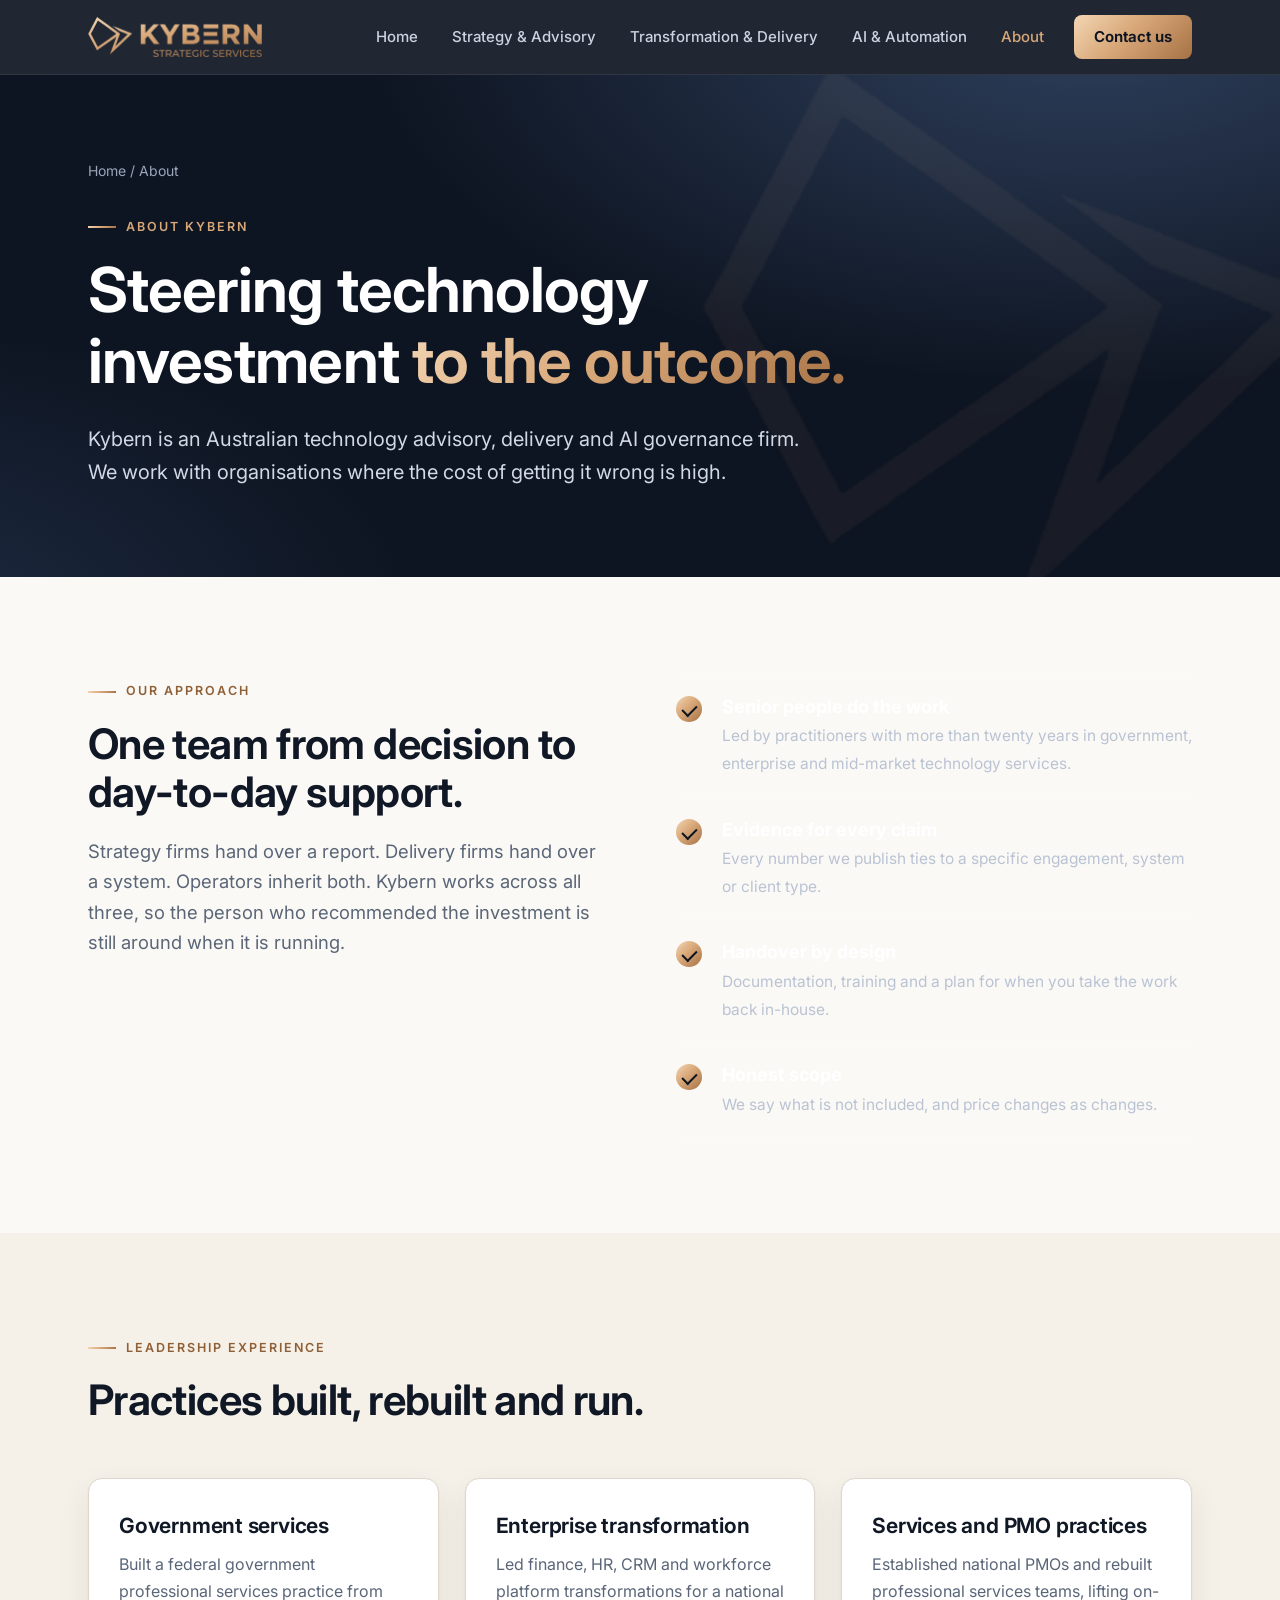
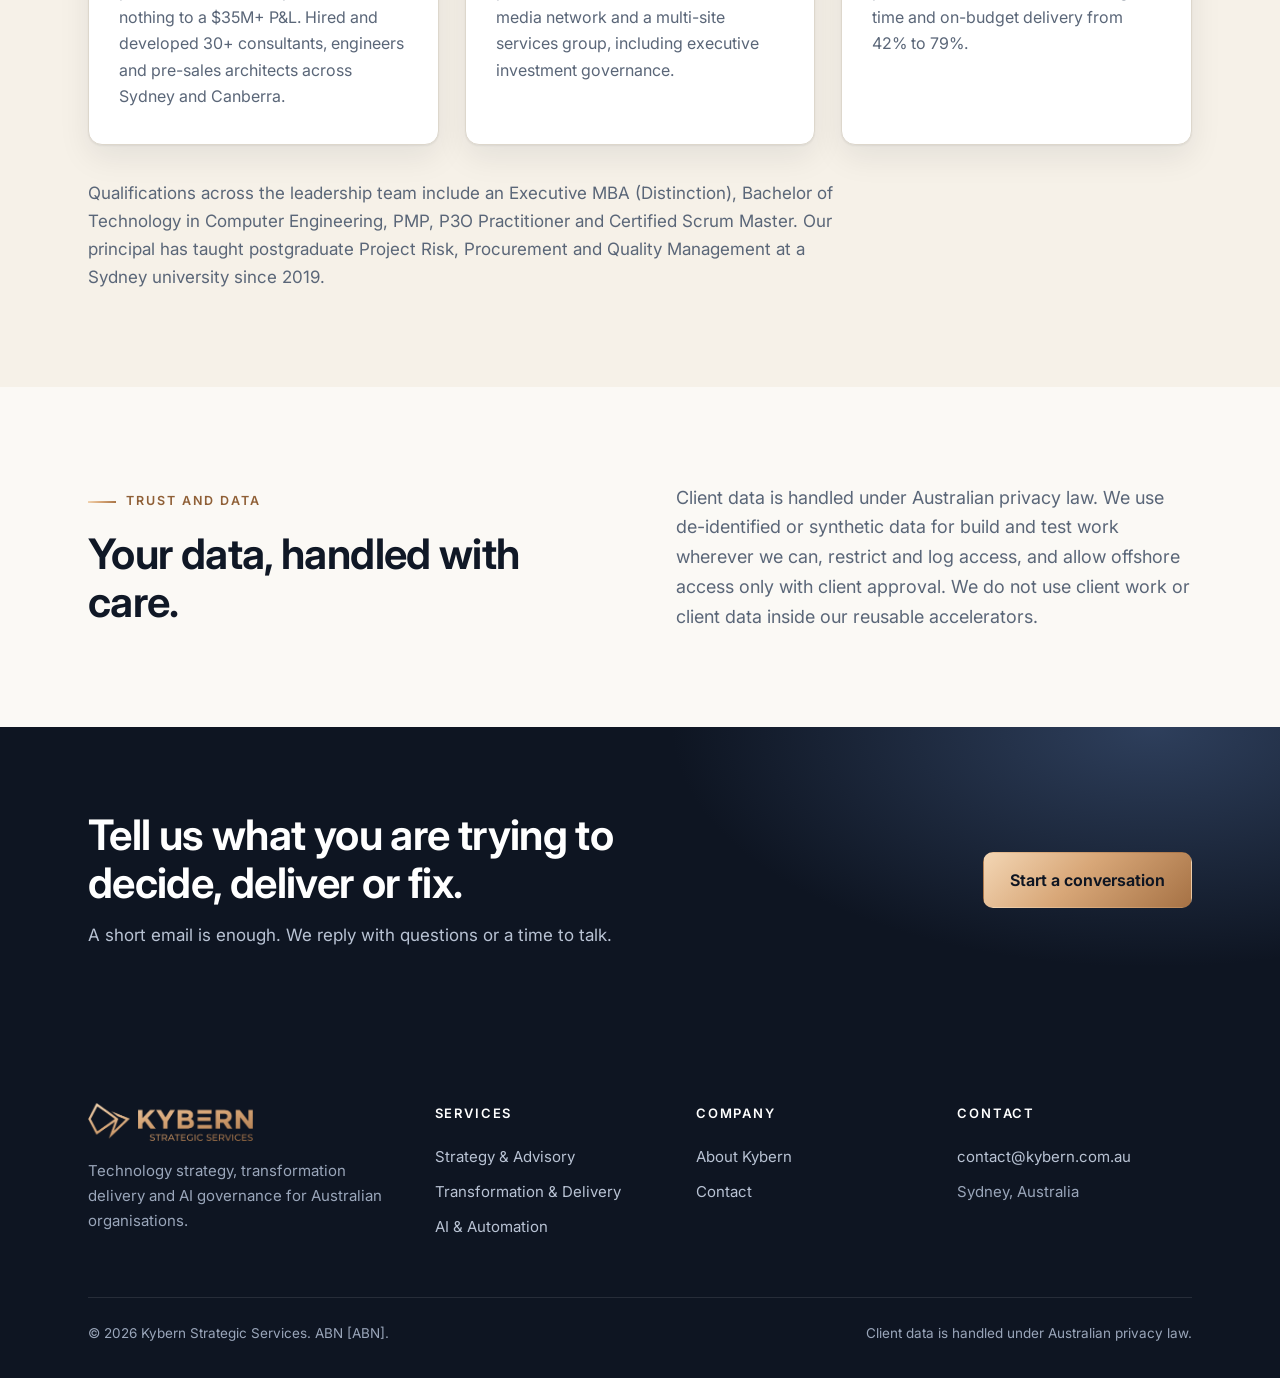
==== about.html @ 05013589 "Add files via upload" ====
<!DOCTYPE html>
<html lang="en-AU">
<head>
<meta charset="utf-8">
<meta name="viewport" content="width=device-width, initial-scale=1">
<title>About | Kybern Strategic Services</title>
<meta name="description" content="Kybern is an Australian technology advisory, delivery and AI governance firm. Senior practitioners, documented handover and Australian data handling.">
<meta property="og:title" content="About | Kybern Strategic Services">
<meta property="og:description" content="Kybern is an Australian technology advisory, delivery and AI governance firm. Senior practitioners, documented handover and Australian data handling.">
<meta property="og:type" content="website">
<meta property="og:url" content="https://www.kybern.com.au/about.html">
<link rel="canonical" href="https://www.kybern.com.au/about.html">
<link rel="icon" type="image/png" href="favicon.png">
<link rel="preconnect" href="https://fonts.googleapis.com"><link rel="preconnect" href="https://fonts.gstatic.com" crossorigin>
<link href="https://fonts.googleapis.com/css2?family=Inter:wght@400;500;600;650;700&display=swap" rel="stylesheet">
<link rel="stylesheet" href="style.css">
</head>
<body>
<header class="site-header"><div class="wrap">
<a class="brand" href="index.html" aria-label="Kybern Strategic Services home"><img src="kybern-logo.png" alt="Kybern Strategic Services"></a>
<button class="menu-btn" aria-label="Menu" aria-expanded="false"><span></span></button>
<nav class="nav" aria-label="Main"><a href="index.html">Home</a><a href="advisory.html">Strategy &amp; Advisory</a><a href="delivery.html">Transformation &amp; Delivery</a><a href="ai.html">AI &amp; Automation</a><a href="about.html" class="active">About</a><a class="btn-nav" href="contact.html">Contact us</a></nav>
</div></header>
<div class="hero page"><div class="wrap"><div class="hero-grid"><div class="reveal">
<div class="crumb"><a href="index.html">Home</a> / About</div>
<span class="eyebrow light">About Kybern</span>
<h1>Steering technology investment <span class="grad-text">to the outcome.</span></h1>
<p class="lede">Kybern is an Australian technology advisory, delivery and AI governance firm. We work with organisations where the cost of getting it wrong is high.</p>
</div></div></div></div>

<section><div class="wrap"><div class="split">
<div class="reveal"><span class="eyebrow">Our approach</span><h2>One team from decision to day-to-day support.</h2>
<p style="margin-top:20px;color:var(--slate);font-size:18.5px">Strategy firms hand over a report. Delivery firms hand over a system. Operators inherit both. Kybern works across all three, so the person who recommended the investment is still around when it is running.</p></div>
<ul class="checks light reveal">
<li><b>Senior people do the work</b><span>Led by practitioners with more than twenty years in government, enterprise and mid-market technology services.</span></li>
<li><b>Evidence for every claim</b><span>Every number we publish ties to a specific engagement, system or client type.</span></li>
<li><b>Handover by design</b><span>Documentation, training and a plan for when you take the work back in-house.</span></li>
<li><b>Honest scope</b><span>We say what is not included, and price changes as changes.</span></li>
</ul></div></div></section>

<section class="alt"><div class="wrap">
<div class="s-head reveal"><span class="eyebrow">Leadership experience</span><h2>Practices built, rebuilt and run.</h2></div>
<div class="grid g3">
<div class="card reveal"><h3>Government services</h3><p>Built a federal government professional services practice from nothing to a $35M+ P&amp;L. Hired and developed 30+ consultants, engineers and pre-sales architects across Sydney and Canberra.</p></div>
<div class="card reveal"><h3>Enterprise transformation</h3><p>Led finance, HR, CRM and workforce platform transformations for a national media network and a multi-site services group, including executive investment governance.</p></div>
<div class="card reveal"><h3>Services and PMO practices</h3><p>Established national PMOs and rebuilt professional services teams, lifting on-time and on-budget delivery from 42% to 79%.</p></div>
</div>
<p class="reveal" style="margin-top:34px;color:var(--slate)">Qualifications across the leadership team include an Executive MBA (Distinction), Bachelor of Technology in Computer Engineering, PMP, P3O Practitioner and Certified Scrum Master. Our principal has taught postgraduate Project Risk, Procurement and Quality Management at a Sydney university since 2019.</p>
</div></section>

<section><div class="wrap"><div class="split">
<div class="reveal"><span class="eyebrow">Trust and data</span><h2>Your data, handled with care.</h2></div>
<div class="reveal"><p style="color:var(--slate);font-size:18px">Client data is handled under Australian privacy law. We use de-identified or synthetic data for build and test work wherever we can, restrict and log access, and allow offshore access only with client approval. We do not use client work or client data inside our reusable accelerators.</p></div>
</div></div></section>
<section class="cta"><div class="wrap"><div class="reveal"><h2>Tell us what you are trying to decide, deliver or fix.</h2><p>A short email is enough. We reply with questions or a time to talk.</p></div><a class="btn btn-primary" href="contact.html">Start a conversation</a></div></section>
<footer class="site-footer"><div class="wrap">
<div class="f-grid">
<div><img src="kybern-logo.png" alt="Kybern Strategic Services"><p>Technology strategy, transformation delivery and AI governance for Australian organisations.</p></div>
<div><h5>Services</h5><ul><li><a href="advisory.html">Strategy &amp; Advisory</a></li><li><a href="delivery.html">Transformation &amp; Delivery</a></li><li><a href="ai.html">AI &amp; Automation</a></li></ul></div>
<div><h5>Company</h5><ul><li><a href="about.html">About Kybern</a></li><li><a href="contact.html">Contact</a></li></ul></div>
<div><h5>Contact</h5><ul><li><a href="mailto:contact@kybern.com.au">contact@kybern.com.au</a></li><li>Sydney, Australia</li></ul></div>
</div>
<div class="f-bottom"><span>&copy; 2026 Kybern Strategic Services. ABN [ABN].</span><span>Client data is handled under Australian privacy law.</span></div>
</div></footer>
<script src="script.js"></script>
</body></html>
---- style.css ----
:root{
  --navy:#0E1522; --navy2:#16202F; --navy3:#223048; --ivory:#F6F1E8; --paper:#FBF9F5; --stone:#DDD7CC;
  --copper:#D8A778; --copper-lt:#F3D6B4; --copper-dk:#A67245; --copper-ink:#8F5F36; --slate:#5A6678; --teal:#3F7F86; --ink:#101826;
  --grad:linear-gradient(135deg,#F3D6B4 0%,#D8A778 45%,#A67245 100%);
  --shadow:0 1px 2px rgba(14,21,34,.06),0 12px 32px rgba(14,21,34,.08);
  --r:14px;
}
*{box-sizing:border-box;margin:0;padding:0}
html{scroll-behavior:smooth;-webkit-text-size-adjust:100%}
body{font-family:Inter,Aptos,"Segoe UI",system-ui,-apple-system,"Helvetica Neue",Arial,sans-serif;color:var(--ink);background:var(--paper);line-height:1.65;font-size:17px;-webkit-font-smoothing:antialiased}
img{max-width:100%;display:block}
a{color:var(--teal)}
a:focus-visible,button:focus-visible,input:focus-visible,select:focus-visible,textarea:focus-visible{outline:2px solid var(--copper);outline-offset:3px}
.wrap{max-width:1160px;margin:0 auto;padding:0 28px}
h1,h2,h3,h4{font-weight:650;letter-spacing:-.015em;line-height:1.14}
h1{font-size:clamp(36px,5.2vw,62px)}
h2{font-size:clamp(28px,3.4vw,42px)}
h3{font-size:21px;letter-spacing:-.01em;line-height:1.25}
p{max-width:68ch}
.eyebrow{display:inline-flex;align-items:center;gap:10px;font-size:12.5px;font-weight:600;letter-spacing:.16em;text-transform:uppercase;color:var(--copper-ink);margin-bottom:18px}
.eyebrow::before{content:"";width:28px;height:2px;background:var(--grad)}
.on-dark .eyebrow,.eyebrow.light{color:var(--copper)}
.grad-text{background:var(--grad);-webkit-background-clip:text;background-clip:text;color:transparent}

/* header */
.site-header{position:sticky;top:0;z-index:50;background:rgba(14,21,34,.92);backdrop-filter:saturate(1.4) blur(14px);-webkit-backdrop-filter:saturate(1.4) blur(14px);border-bottom:1px solid rgba(255,255,255,.07)}
.site-header .wrap{display:flex;align-items:center;justify-content:space-between;height:74px}
.brand img{height:40px;width:auto}
.nav{display:flex;align-items:center;gap:6px}
.nav a{color:#CBD3E0;text-decoration:none;font-size:15px;font-weight:500;padding:10px 14px;border-radius:8px;transition:color .2s,background .2s}
.nav a:hover{color:#fff;background:rgba(255,255,255,.06)}
.nav a.active{color:var(--copper)}
.nav a.btn-nav{margin-left:10px;background:var(--grad);color:var(--navy);font-weight:650;padding:10px 20px}
.nav a.btn-nav:hover{filter:brightness(1.06);background:var(--grad);color:var(--navy)}
.menu-btn{display:none;background:none;border:1px solid rgba(255,255,255,.25);color:#fff;border-radius:8px;width:44px;height:44px;cursor:pointer}
.menu-btn span,.menu-btn span::before,.menu-btn span::after{display:block;width:20px;height:2px;background:#fff;position:relative;margin:0 auto;content:""}
.menu-btn span::before{position:absolute;top:-6px;left:0}
.menu-btn span::after{position:absolute;top:6px;left:0}

/* hero */
.hero{position:relative;overflow:hidden;background:radial-gradient(1200px 600px at 85% -10%,#2E3F5C 0%,rgba(46,63,92,0) 60%),radial-gradient(900px 500px at -10% 110%,#1d2b42 0%,rgba(29,43,66,0) 60%),var(--navy);color:#fff}
.hero::after{content:"";position:absolute;right:-120px;top:-60px;width:760px;height:640px;background:url(favicon.png) no-repeat center/contain;opacity:.055;pointer-events:none}
.hero .wrap{position:relative;z-index:1}
.hero-grid{display:grid;grid-template-columns:1.25fr .85fr;gap:64px;align-items:center;padding:92px 0 104px}
.hero.page .hero-grid{grid-template-columns:1fr;padding:84px 0 88px}
.hero h1{max-width:18ch}
.hero.page h1{max-width:22ch}
.hero .lede{margin-top:26px;font-size:20px;color:#D2D9E6;max-width:56ch}
.hero .actions{margin-top:38px;display:flex;gap:14px;flex-wrap:wrap}
.btn{display:inline-block;text-decoration:none;font-weight:650;font-size:16px;padding:14px 26px;border-radius:10px;transition:transform .2s,filter .2s,background .2s,color .2s;cursor:pointer;border:1px solid transparent;font-family:inherit}
.btn-primary{background:var(--grad);color:var(--navy)}
.btn-primary:hover{filter:brightness(1.07);transform:translateY(-1px)}
.btn-ghost{border-color:rgba(255,255,255,.3);color:#fff}
.btn-ghost:hover{border-color:var(--copper);color:var(--copper)}
.btn-dark{background:var(--navy);color:#fff}
.btn-dark:hover{background:var(--navy3)}
.crumb{font-size:14px;color:#9AA6BA;margin-bottom:26px}
.crumb a{color:#9AA6BA;text-decoration:none}.crumb a:hover{color:var(--copper)}

/* path card in hero */
.path{background:linear-gradient(180deg,rgba(255,255,255,.07),rgba(255,255,255,.03));border:1px solid rgba(255,255,255,.12);border-radius:20px;padding:34px 32px;box-shadow:0 30px 60px rgba(0,0,0,.28)}
.path h4{font-size:13px;letter-spacing:.16em;text-transform:uppercase;color:var(--copper);margin-bottom:22px;font-weight:600}
.path ol{list-style:none;position:relative}
.path ol::before{content:"";position:absolute;left:19px;top:14px;bottom:14px;width:2px;background:linear-gradient(var(--copper),rgba(216,167,120,.15))}
.path li{display:grid;grid-template-columns:40px 1fr;gap:18px;padding:12px 0;position:relative}
.path .n{width:40px;height:40px;border-radius:50%;background:var(--navy);border:2px solid var(--copper);color:var(--copper);display:grid;place-items:center;font-weight:700;font-size:14px}
.path b{display:block;font-size:18px;color:#fff}
.path span.t{font-size:14.5px;color:#B9C3D4;line-height:1.5}

/* sections */
section{padding:96px 0}
.s-head{max-width:760px;margin-bottom:54px}
.s-head p{margin-top:18px;color:var(--slate);font-size:18.5px}
.on-dark .s-head p{color:#B9C3D4}
.alt{background:var(--ivory)}
.on-dark{background:var(--navy);color:#fff}
.on-dark h2,.on-dark h3{color:#fff}

/* proof band */
.proof{background:var(--navy2);color:#fff;padding:0}
.proof .wrap{display:grid;grid-template-columns:repeat(4,1fr)}
.proof .item{padding:46px 28px 46px 0;border-right:1px solid rgba(255,255,255,.1)}
.proof .item+.item{padding-left:32px}
.proof .item:last-child{border-right:0}
.proof .num{font-size:clamp(28px,3.3vw,42px);white-space:nowrap;font-weight:700;letter-spacing:-.02em;background:var(--grad);-webkit-background-clip:text;background-clip:text;color:transparent;line-height:1}
.proof .cap{margin-top:12px;font-size:14.5px;color:#B9C3D4;line-height:1.5}

/* cards */
.grid{display:grid;gap:26px}
.g3{grid-template-columns:repeat(3,1fr)}
.g2{grid-template-columns:repeat(2,1fr)}
.card{background:#fff;border:1px solid var(--stone);border-radius:var(--r);padding:34px 30px;box-shadow:var(--shadow);transition:transform .25s,box-shadow .25s,border-color .25s;position:relative}
.card:hover{transform:translateY(-4px);border-color:var(--copper)}
.card .ico{width:52px;height:52px;border-radius:12px;background:var(--navy);display:grid;place-items:center;margin-bottom:22px}
.card .ico svg{width:26px;height:26px;stroke:var(--copper);fill:none;stroke-width:1.6;stroke-linecap:round;stroke-linejoin:round}
.card p{margin-top:12px;color:var(--slate);font-size:16px}
.card ul{list-style:none;margin-top:16px}
.card li{padding:7px 0 7px 22px;position:relative;font-size:15.5px;color:#364154;border-top:1px solid #EFEAE0}
.card li::before{content:"";position:absolute;left:0;top:17px;width:8px;height:8px;border-radius:2px;background:var(--grad)}
.card .more{display:inline-block;margin-top:22px;font-weight:650;color:var(--copper-ink);text-decoration:none;font-size:15.5px}
.card .more::after{content:" \2192";transition:margin .2s}
.card .more:hover::after{margin-left:6px}
.card.dark{background:linear-gradient(180deg,var(--navy3),var(--navy2));border-color:rgba(255,255,255,.1);color:#fff}
.card.dark p{color:#B9C3D4}.card.dark li{color:#D2D9E6;border-top-color:rgba(255,255,255,.08)}
.tag{display:inline-block;font-size:12px;font-weight:650;letter-spacing:.12em;text-transform:uppercase;color:var(--copper-ink);background:#F3E6D6;padding:5px 10px;border-radius:6px;margin-bottom:16px}
.dark .tag{background:rgba(216,167,120,.15);color:var(--copper)}

/* split */
.split{display:grid;grid-template-columns:1fr 1fr;gap:72px;align-items:start}
.checks{list-style:none}
.checks li{padding:18px 0 18px 46px;border-top:1px solid rgba(255,255,255,.12);position:relative}
.checks li:last-child{border-bottom:1px solid rgba(255,255,255,.12)}
.checks li::before{content:"";position:absolute;left:0;top:22px;width:26px;height:26px;border-radius:50%;background:var(--grad)}
.checks li::after{content:"";position:absolute;left:9px;top:28px;width:7px;height:12px;border:solid var(--navy);border-width:0 2px 2px 0;transform:rotate(45deg)}
.checks b{display:block;font-size:18px;color:#fff}
.checks span{color:#B9C3D4;font-size:15.5px}
.light .checks li{border-color:var(--stone)}.light .checks b{color:var(--ink)}.light .checks span{color:var(--slate)}

/* framework steps */
.steps{display:grid;grid-template-columns:repeat(5,1fr);gap:0;counter-reset:s;border-top:2px solid var(--navy)}
.step{padding:30px 22px 8px 0;position:relative}
.step+.step{padding-left:22px;border-left:1px solid var(--stone)}
.step .k{font-size:13px;font-weight:700;letter-spacing:.14em;color:var(--copper-ink)}
.step h3{margin:10px 0 10px;font-size:22px}
.step p{font-size:15px;color:var(--slate);line-height:1.6}
.step .out{margin-top:14px;font-size:13.5px;color:var(--ink);background:#F3EBDD;padding:10px 12px;border-radius:8px}
.step .out b{display:block;font-size:11.5px;letter-spacing:.12em;text-transform:uppercase;color:var(--copper-ink);margin-bottom:3px}
.steps.four{grid-template-columns:repeat(4,1fr)}

/* tables */
.tbl{width:100%;border-collapse:collapse;background:#fff;border-radius:var(--r);overflow:hidden;box-shadow:var(--shadow);font-size:15.5px}
.tbl th{background:var(--navy);color:#fff;text-align:left;padding:16px 20px;font-size:13px;letter-spacing:.1em;text-transform:uppercase;font-weight:600}
.tbl td{padding:18px 20px;border-top:1px solid var(--stone);vertical-align:top;color:#364154}
.tbl td:first-child{font-weight:650;color:var(--ink)}
.tbl .big{font-weight:700;font-size:20px;color:var(--copper-ink);white-space:nowrap}
.tbl-wrap{overflow-x:auto}

/* ladder */
.ladder{display:grid;grid-template-columns:repeat(5,1fr);gap:10px}
.rung{border-radius:12px;padding:22px 18px;color:#fff;min-height:170px;display:flex;flex-direction:column;justify-content:space-between}
.rung b{font-size:28px;letter-spacing:-.02em}
.rung h4{font-size:16px;margin:6px 0 6px}
.rung p{font-size:13.5px;line-height:1.5;opacity:.92}
.rung:nth-child(1){background:#2B4A66}.rung:nth-child(2){background:#2F6070}.rung:nth-child(3){background:#3F7F86}.rung:nth-child(4){background:#8C7050}.rung:nth-child(5){background:#A67245}
.risk{display:grid;grid-template-columns:repeat(3,1fr);gap:18px;margin-top:22px}
.risk div{background:#fff;border:1px solid var(--stone);border-radius:12px;padding:22px}
.risk b{font-size:22px;color:var(--copper-ink)}
.risk h4{font-size:16px;margin:4px 0 8px}
.risk p{font-size:14.5px;color:var(--slate)}

/* cta band */
.cta{background:radial-gradient(800px 400px at 90% 0%,#2E3F5C 0%,rgba(46,63,92,0) 60%),var(--navy);color:#fff;text-align:left;padding:84px 0}
.cta .wrap{display:flex;justify-content:space-between;align-items:center;gap:40px;flex-wrap:wrap}
.cta h2{max-width:20ch}
.cta p{color:#B9C3D4;margin-top:14px}

/* pills */
.pills{display:flex;flex-wrap:wrap;gap:10px}
.pills span{padding:10px 18px;border:1px solid var(--stone);border-radius:999px;background:#fff;font-size:15px;font-weight:500;color:#364154}
.on-dark .pills span{background:rgba(255,255,255,.05);border-color:rgba(255,255,255,.18);color:#E3E8F1}

/* form */
.form{background:#fff;border:1px solid var(--stone);border-radius:18px;padding:38px;box-shadow:var(--shadow)}
.form label{display:block;font-size:13px;font-weight:650;letter-spacing:.08em;text-transform:uppercase;color:var(--copper-ink);margin:18px 0 8px}
.form label:first-child{margin-top:0}
.form input,.form select,.form textarea{width:100%;padding:14px 16px;border:1px solid #CFC8BA;border-radius:10px;font:inherit;font-size:16px;background:var(--paper);color:var(--ink)}
.form textarea{min-height:150px;resize:vertical}
.form .btn{margin-top:24px;width:100%}
.form small{display:block;margin-top:14px;color:var(--slate);font-size:13.5px}
.contact-list{list-style:none}
.contact-list li{padding:20px 0;border-top:1px solid var(--stone)}
.contact-list li:last-child{border-bottom:1px solid var(--stone)}
.contact-list b{display:block;font-size:12.5px;letter-spacing:.14em;text-transform:uppercase;color:var(--copper-ink);margin-bottom:6px}
.contact-list a{font-size:20px;font-weight:600;text-decoration:none;color:var(--ink)}

/* footer */
.site-footer{background:var(--navy);color:#9AA6BA;padding:70px 0 34px;font-size:15px}
.f-grid{display:grid;grid-template-columns:1.4fr 1fr 1fr 1.1fr;gap:48px}
.site-footer img{height:38px;width:auto;margin-bottom:18px}
.site-footer h5{color:#fff;font-size:13px;letter-spacing:.14em;text-transform:uppercase;margin-bottom:16px;font-weight:600}
.site-footer ul{list-style:none}.site-footer li{padding:5px 0}
.site-footer a{color:#B9C3D4;text-decoration:none}.site-footer a:hover{color:var(--copper)}
.f-bottom{margin-top:52px;padding-top:24px;border-top:1px solid rgba(255,255,255,.1);display:flex;justify-content:space-between;flex-wrap:wrap;gap:12px;font-size:13.5px}

/* reveal */
.reveal{opacity:0;transform:translateY(18px);transition:opacity .7s ease,transform .7s ease}
.reveal.in{opacity:1;transform:none}
@media (prefers-reduced-motion:reduce){.reveal{opacity:1;transform:none;transition:none}html{scroll-behavior:auto}.card,.btn{transition:none}}

@media (max-width:980px){
  .hero-grid{grid-template-columns:1fr;gap:44px;padding:64px 0 72px}
  .hero::after{opacity:.04;width:520px}
  .g3,.g2,.split{grid-template-columns:1fr}
  .split{gap:40px}
  .proof .wrap{grid-template-columns:1fr 1fr}
  .proof .item{border-right:0;border-bottom:1px solid rgba(255,255,255,.1);padding:30px 18px 30px 0}
  .proof .item+.item{padding-left:0}
  .proof .item:nth-child(even){padding-left:24px;border-left:1px solid rgba(255,255,255,.1)}
  .steps,.steps.four{grid-template-columns:1fr}
  .step,.step+.step{padding:24px 0;border-left:0;border-bottom:1px solid var(--stone)}
  .ladder{grid-template-columns:1fr 1fr}
  .risk{grid-template-columns:1fr}
  .f-grid{grid-template-columns:1fr 1fr}
  section{padding:68px 0}
  .menu-btn{display:block}
  .nav{position:absolute;top:74px;left:0;right:0;background:var(--navy);flex-direction:column;align-items:stretch;padding:14px 28px 26px;gap:2px;display:none;border-bottom:1px solid rgba(255,255,255,.1)}
  .nav.open{display:flex}
  .nav a.btn-nav{margin:10px 0 0;text-align:center}
}
@media (max-width:560px){
  body{font-size:16px}
  .wrap{padding:0 20px}
  .proof .wrap{grid-template-columns:1fr}
  .proof .item:nth-child(even){padding-left:0;border-left:0}
  .ladder{grid-template-columns:1fr}
  .f-grid{grid-template-columns:1fr}
  .form{padding:26px 20px}
  .card{padding:28px 22px}
}
.steps.six{grid-template-columns:repeat(6,1fr)}
.steps.dk{border-top-color:rgba(255,255,255,.3)}
.steps.dk .step+.step{border-color:rgba(255,255,255,.12)}
.steps.dk .k{color:var(--copper)}
.steps.dk p{color:#B9C3D4}
@media (max-width:980px){.steps.six{grid-template-columns:1fr}.steps.dk .step,.steps.dk .step+.step{border-bottom-color:rgba(255,255,255,.12)}}
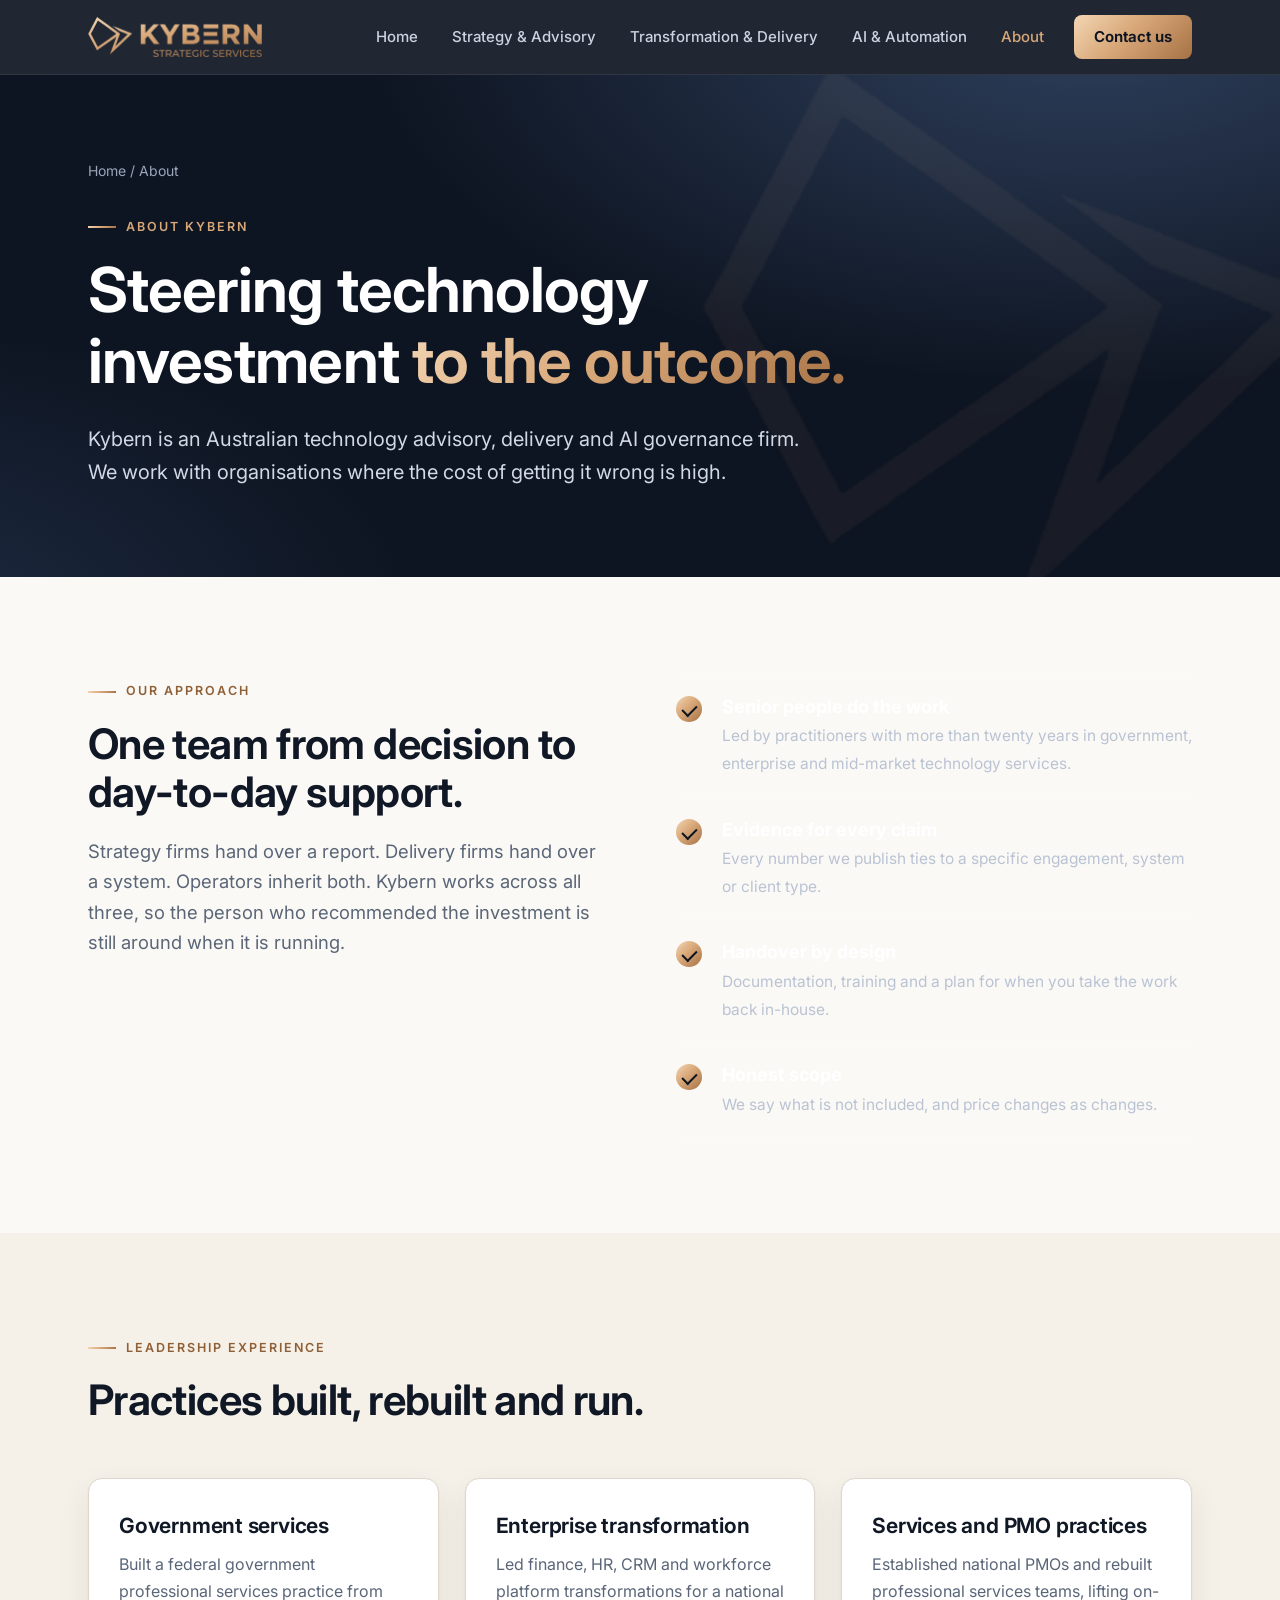
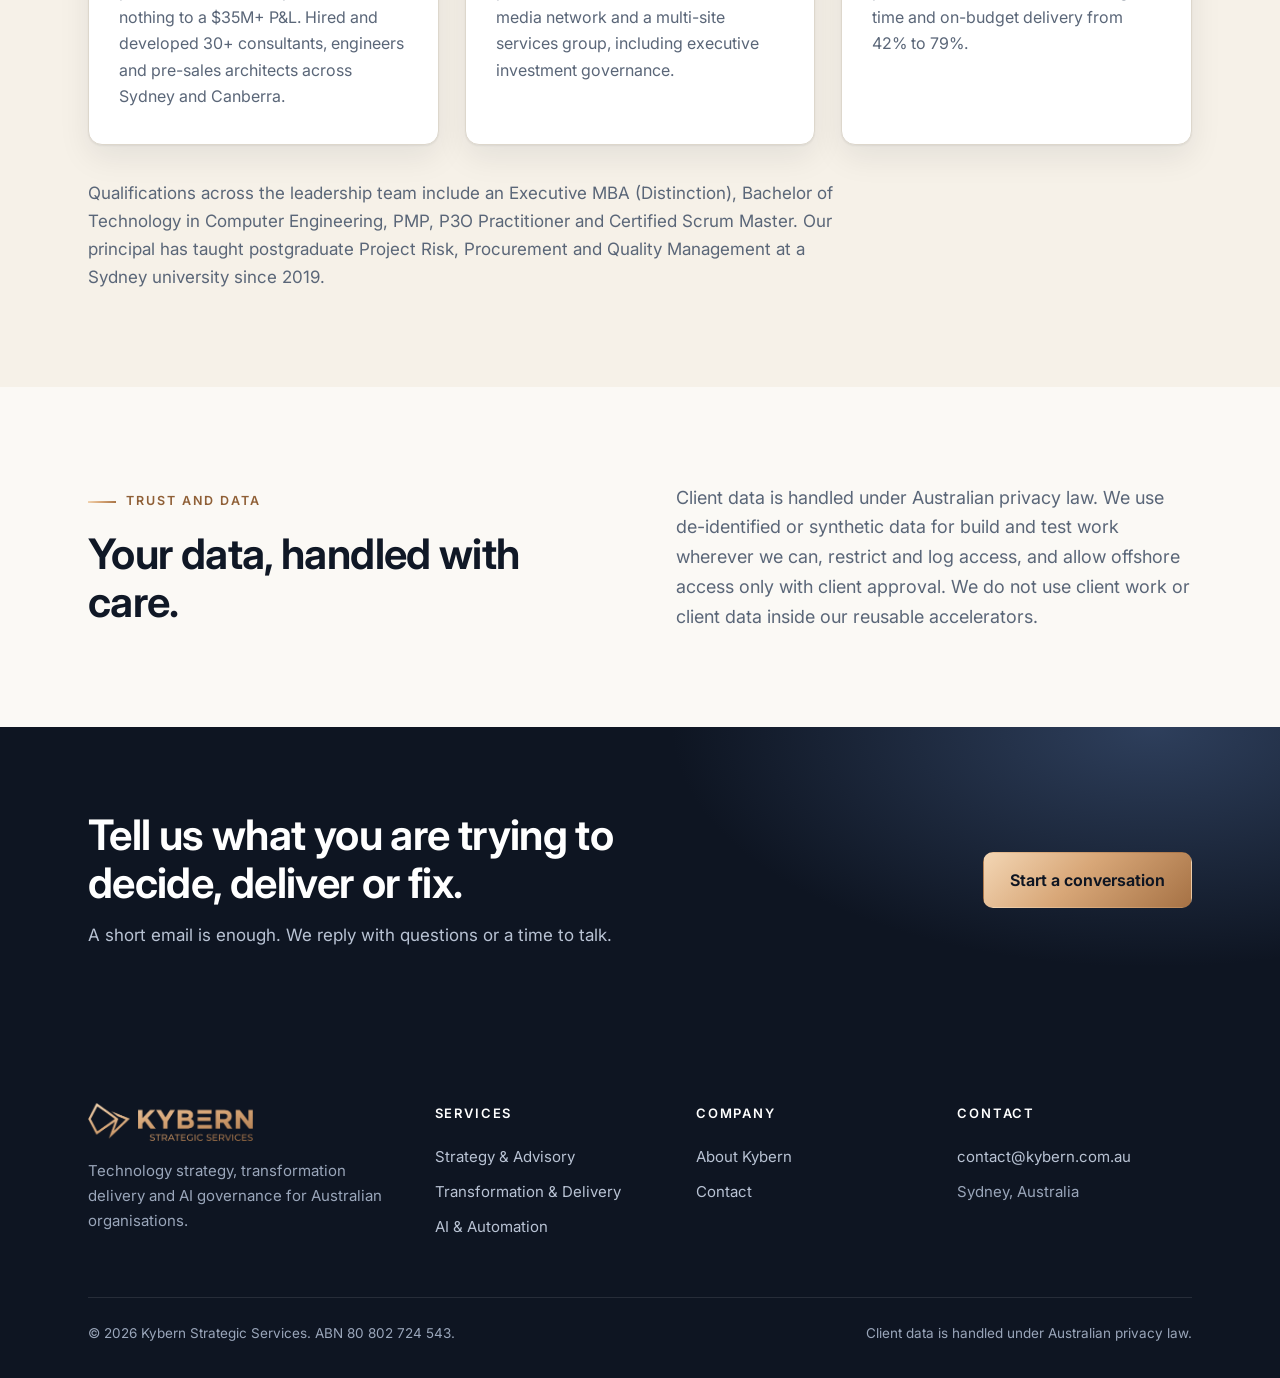
==== commit 1cc75d81: "Add files via upload" ====
--- a/about.html
+++ b/about.html
@@ -60,7 +60,7 @@
 <div><h5>Company</h5><ul><li><a href="about.html">About Kybern</a></li><li><a href="contact.html">Contact</a></li></ul></div>
 <div><h5>Contact</h5><ul><li><a href="mailto:contact@kybern.com.au">contact@kybern.com.au</a></li><li>Sydney, Australia</li></ul></div>
 </div>
-<div class="f-bottom"><span>&copy; 2026 Kybern Strategic Services. ABN [ABN].</span><span>Client data is handled under Australian privacy law.</span></div>
+<div class="f-bottom"><span>&copy; 2026 Kybern Strategic Services. ABN 80 802 724 543.</span><span>Client data is handled under Australian privacy law.</span></div>
 </div></footer>
 <script src="script.js"></script>
 </body></html>
